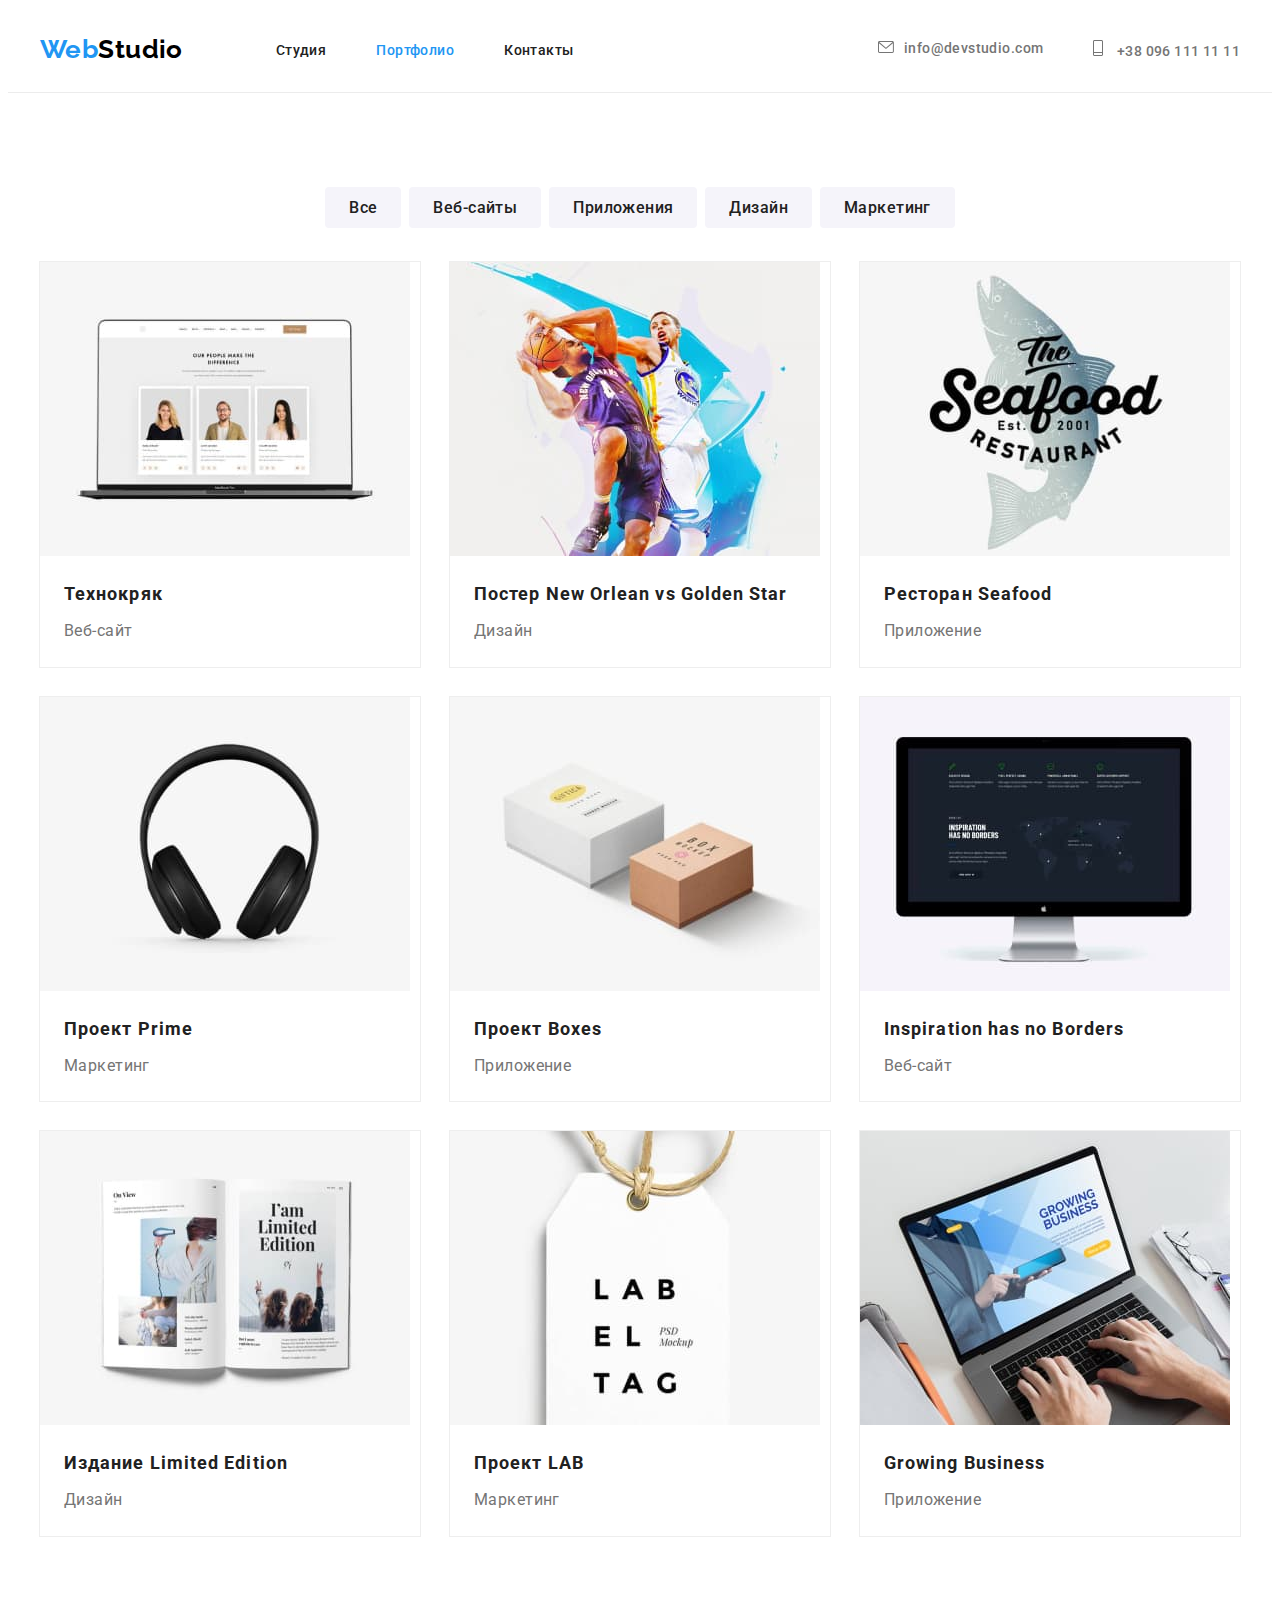
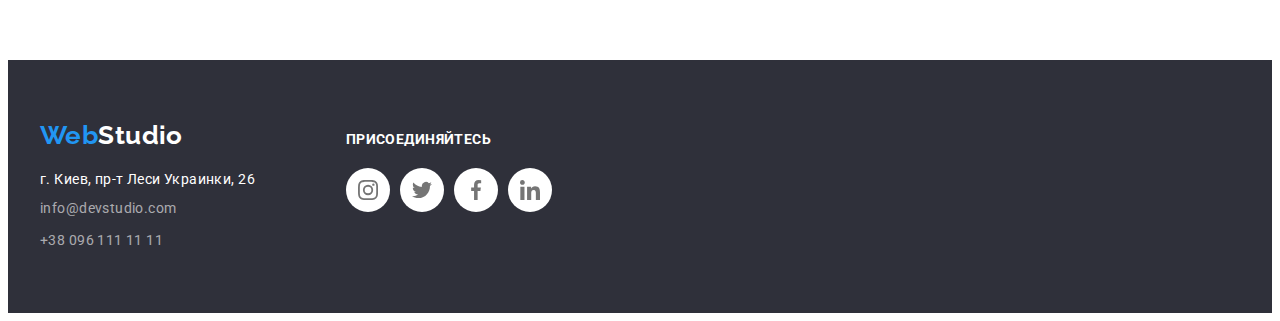
==== portfolio.html @ 6a9868cb "added styles to the page" ====
<!DOCTYPE html>
<html lang="ru">

<head>
  <meta charset="UTF-8">
  <meta name="viewport" content="width=device-width, initial-scale=1.0">
  <link rel="stylesheet" href="https://cdnjs.cloudflare.com/ajax/libs/modern-normalize/1.0.0/modern-normalize.min.css"
    integrity="sha512-ISS7cAi1PEhQ8jnbJpJZMd29NlhNj4AWYyLOSp2CE/CsHxTCu+r+t0D2yoJudVrd0/8fTVPUVDzY5Tvli75u/g=="
    crossorigin="anonymous" />
  <link rel="preconnect" href="https://fonts.gstatic.com">
  <link href="https://fonts.googleapis.com/css2?family=Raleway:wght@700&family=Roboto:wght@400;500;700;900&display=swap"
    rel="stylesheet">
  <link rel="stylesheet" href="./css/style.css">

  <title>Portfolio</title>
</head>

<body>
  <header>
    <div class="container">
      <div class="wrapper">
        <nav class="menu">
          <a href="./index.html" class="logo link logo-blue link-logo" lang="en">Web<span
              class="logo-black">Studio</span></a>
          <ul class="list list-flex">
            <li><a href="./index.html" class="link menu-nav link-nav">Студия</a></li>
            <li><a href="./portfolio.html" class=" current link link-nav">Портфолио</a></li>
            <li><a href="./" class="menu-nav link link-nav">Контакты</a></li>
          </ul>
        </nav>
        <ul class="list list-flex">
          <li>
            <a href="mailto:info@devstudio.com" class="menu-contact  link link-nav">
              <svg class="menu-icons" width="16" height="12">
                <use href="./images/symbol-defs.svg#icon-envelope"></use>
              </svg>info@devstudio.com</a>
          </li>
          <li>
            <a href="tel:+380961111111" class="menu-contact link link-nav">
              <svg class="menu-icons" width="10" height="16">
                <use href="./images/symbol-defs.svg#icon-tel"></use>
              </svg>
              +38 096 111 11 11</a>
          </li>
        </ul>
      </div>
    </div>
  </header>
  <main>
    <section class="navigation-projects">
      <div class="container">
        <h1 class="section-title visually-hidden">Проекты</h1>
        <ul class="list projects-filter">
          <li class="projects-list">
            <button type="button" class="buttons current hero-button">Все</button>
          </li>
          <li class="projects-list">
            <button type="button" class="buttons hero-button">Веб-сайты</button>
          </li>
          <li class="projects-list">
            <button type="button" class="buttons hero-button">Приложения</button>
          </li>
          <li class="projects-list">
            <button type="button" class="buttons hero-button">Дизайн</button>
          </li>
          <li class="projects-list">
            <button type="button" class="buttons hero-button">Маркетинг</button>
          </li>
        </ul>
        <ul class="list portfolio-items">
          <li class="portfolio-element">
            <a href="#" class="link">
              <img src="./images/image_portfolio/img-01.jpg" alt="Технокряк" width="370" height="294">
              <div class="portfolio-cards">
                <h2 class="section-title portfolio-title">Технокряк</h2>
                <p class="portfolio-text">Веб-сайт</p>
              </div>
            </a>
          </li>
          <li class="portfolio-element">
            <a href="#" class="link">
              <img src="./images/image_portfolio/img-02.jpg" alt="Постер New Orlean vs Golden Star" width="370"
                height="294">
              <div class="portfolio-cards">
                <h2 class="section-title portfolio-title">Постер New Orlean vs Golden Star</h2>
                <p class="portfolio-text">Дизайн</p>
              </div>
            </a>
          </li>
          <li class="portfolio-element">
            <a href="#" class="link">
              <img src="images/image_portfolio/img-03.jpg" alt="Ресторан Seafood" width="370" height="294">
              <div class="portfolio-cards">
                <h2 class="section-title portfolio-title">Ресторан Seafood</h2>
                <p class="portfolio-text">Приложение</p>
              </div>
            </a>
          </li>
          <li class="portfolio-element">
            <a href="#" class="link">
              <img src="./images/image_portfolio/img-04.jpg" alt="Проект Prime" width="370" height="294">
              <div class="portfolio-cards">
                <h2 class="section-title portfolio-title">Проект Prime</h2>
                <p class="portfolio-text">Маркетинг</p>
              </div>
            </a>
          </li>
          <li class="portfolio-element">
            <a href="#" class="link">
              <img src="./images/image_portfolio/img-05.jpg" alt="Проект Boxes" width="370" height="294">
              <div class="portfolio-cards">
                <h2 class="section-title portfolio-title">Проект Boxes</h2>
                <p class="portfolio-text">Приложение</p>
              </div>
            </a>
          </li>
          <li class="portfolio-element">
            <a href="#" class="link">
              <img src="./images/image_portfolio/img-06.jpg" alt="Inspiration has no Borders" width="370" height="294">
              <div class="portfolio-cards">
                <h2 class="section-title portfolio-title">Inspiration has no Borders</h2>
                <p class="portfolio-text">Веб-сайт</p>
              </div>
            </a>
          </li>
          <li class="portfolio-element">
            <a href="#" class="link">
              <img src="./images/image_portfolio/img-07.jpg" alt="Издание Limited Edition" width="370" height="294">
              <div class="portfolio-cards">
                <h2 class="section-title portfolio-title">Издание Limited Edition</h2>
                <p class="portfolio-text">Дизайн</p>
              </div>
            </a>
          </li>
          <li class="portfolio-element">
            <a href="#" class="link">
              <img src="./images/image_portfolio/img-08.jpg" alt="Проект LAB" width="370" height="294">
              <div class="portfolio-cards">
                <h2 class="section-title portfolio-title">Проект LAB</h2>
                <p class="portfolio-text">Маркетинг</p>
              </div>
            </a>
          </li>
          <li class="portfolio-element">
            <a href="#" class="link">
              <img src="./images/image_portfolio/img-09.jpg" alt="Growing Business" width="370" height="294">
              <div class="portfolio-cards">
                <h2 class="section-title portfolio-title">Growing Business</h2>
                <p class="portfolio-text">Приложение</p>
              </div>
            </a>
          </li>
        </ul>
      </div>
    </section>
  </main>
  <footer class="footer">
    <div class="container">
      <div class="footer-container">
        <div class="footer-wrapper">
          <a href="./index.html" class="logo link logo-white" lang="en"><span class="logo-blue">Web</span>Studio</a>
          <address>
            <ul class="contacts list">
              <li class="logo-white">
                <a href="https://goo.gl/maps/W82trj2CnV77fwGt9" target="_blank" class="link footer-list">
                  <span class="footer-address">г.
                    Киев, пр-т Леси Украинки, 26
                  </span>
                </a>
              </li>
              <li>
                <a href="mailto:info@devstudio.com" class="link footer-contacts footer-list">info@devstudio.com</a>
              </li>
              <li>
                <a href="tel:+380961111111" class="link footer-contacts">+38 096 111 11 11</a>
              </li>
            </ul>
          </address>
        </div>
        <div class="footer-social">
          <p class="footer-title">Присоединяйтесь</p>
          <ul class="social-list list">
            <li class="social-item">
              <a href="#" class="social-link">
                <svg class="social-icon">
                  <use href="./images/symbol-defs.svg#icon-instagram"></use>
                </svg>
              </a>
            </li>
            <li class="social-item">
              <a href="#" class="social-link">
                <svg class="social-icon">
                  <use href="./images/symbol-defs.svg#icon-twitter"></use>
                </svg>
              </a>
            </li>
            <li class="social-item">
              <a href="#" class="social-link">
                <svg class="social-icon">
                  <use href="./images/symbol-defs.svg#icon-facebook"></use>
                </svg>
              </a>
            </li>
            <li class="social-item">
              <a href="#" class="social-link">
                <svg class="social-icon">
                  <use href="./images/symbol-defs.svg#icon-linkedin"></use>
                </svg>
              </a>
            </li>
          </ul>
        </div>
      </div>
    </div>
  </footer>
</body>

</html>
---- css/style.css ----
:root{
  --primary-text-color: #212121;
  --nav-contact-color: #757575;
  --title-text-color: #000000;
  --accent-color: #2196F3;
  --title-color:  #FFFFFF;
  --background-accent-color: #2f303a;
  --team-background-color: #f5f4fa;  
  --footer-email-tel: rgba(255, 255, 255, 0.6);
  --header-border: #ececec;
  --portfolio-border: #eeeeee;
  --hero-gradient: rgba(47, 48, 58, 0.4);
  --team-social-icon: #afb1b8;
}
/*----------COMPONENTS----------*/
body{
  font-family: "Roboto", sans-serif;
  font-weight: 400;
  font-size: 14px;
  line-height: 1.2;
  letter-spacing: 0.03em;
  background-color: var(--title-color);
  color: var(--nav-contact-color);
}
a,
button {
  cursor: pointer;
}
address{
  font-style: normal;
}
header {
  border-bottom: 1px solid var(--header-border);
}
img{
  display: block;
}

.visually-hidden {
	position: absolute;
	clip: rect(1px 1px 1px 1px); /* IE6, IE7 */
	clip: rect(1px, 1px, 1px, 1px);
	padding:0;
	border:0;
	height: 1px; 
	width: 1px; 
	overflow: hidden;
}

.container {
  width: 1200px;
  padding-left: 15px;
  padding-right: 15px;
  text-align: center;
  margin-right: auto;
  margin-left: auto;
} 
.wrapper{
  display: flex;
  justify-content: space-between;
  align-items: center;
  text-align: left;
}

.list{
  list-style: none;
  margin: 0;
  padding: 0;
}
.link{
  text-decoration: none;
}
.section-title{
  font-weight: 700;
  color: var(--primary-text-color);
}

/*----------HEADER----------*/
.menu{
  font-weight: 500;
  display: flex;
  align-items: center;
}
.current{
  color: var(--accent-color);
}
.menu-nav{
  color: var(--primary-text-color);
}
.menu-contact{ color: var(--nav-contact-color); 
  font-weight: 500;
}

.logo{
  font-family: "Raleway", san-serif;
  font-weight: 700;
  font-size: 26px; 
  margin-right: 93px; 
}
.logo-blue{ color: var(--accent-color); }
.logo-black{ color: var(--title-text-color)}

.current,
.menu-nav:hover,
.menu-nav:focus,
.menu-contact:hover,
.menu-contact:focus,
.footer-contacts:hover,
.footer-contacts:focus {
  color: var(--accent-color);
}
.list-flex{
  display: flex;
}
.list-flex > li:not(:last-child){
  margin-right: 50px;
}
.link-nav {
  display: block;
  padding-top: 32px;
  padding-bottom: 32px;
}
.link-logo{
  padding: 24px 0px;
}
.menu-icons {
  fill: currentColor;
  color: inherit;
  margin-right: 10px;
}
/*----------HERO----------*/
.hero {
  text-align: center;  
  padding-top: 200px;
  padding-bottom: 200px;
  margin-left: auto;
  margin-right: auto;
  height: 600px;
  max-width: 1600px;
  background-image: linear-gradient( to right,
      rgba(47, 48, 58, 0.4),
      rgba(47, 48, 58, 0.4)),
    url(../images/image_studio/hero-bg.jpg);
  background-repeat: no-repeat;
  background-position: center;
  background-size: cover;
  outline: 1px solid var(--title-text-color);
  background-color: var(--background-accent-color);  
}
.hero-container{  
  max-width: 696px;
  margin-left: auto;
  margin-right: auto;
}
.hero-title,
.hero-button {
  letter-spacing: 0.06em;
  color: var(--title-color);
}

.hero-title {
  font-weight: 900;
  font-size: 44px;
  line-height: 1.4;
  text-transform: uppercase;
  margin-top: 0;
  margin-bottom: 30px;
  padding: 0;
}

.hero-button {
  font-family: inherit;
  font-weight: 700;
  font-size: 16px;
  line-height: 1.9;
  background-color: var(--accent-color);
  color: var(--title-color);  
  border-radius: 4px;  
  border-color: transparent;
}
.hero-btn{
  padding: 10px 32px;
  min-width: 200px;
}

/*----------ОСОБЕННОСТИ features----------*/
.list-title{
  text-transform: uppercase;
}
.list-text{
  line-height: 1.7;
}
.section-features{
  padding-top: 94px;
  padding-bottom: 94px;
}
.features-list{
  display: flex;
  text-align: left;
}
.features-list > li {
  width: calc((100% - (3 * 30px)) / 4);
}

.features-list > li:not(:last-child) {
  margin-right: 30px;
}

.features-icon {
  display: flex;
  align-items: center;
  justify-content: center;

  width: 100%;
  height: 120px;
  background-color: var(--team-background-color);
  border-radius: 4px;
  margin-bottom: 30px;
}

/*----------What are we doing----------*/
.title-size{
  font-size: 36px;
  padding-bottom: 50px;
  margin: 0;
}
.section-works{
  padding-bottom: 94px;
}
.list-works{
  display: flex;
}
.list-works > li:not(:last-child) {
  margin-right: 30px;
}
.list-foto {
  display: block;
}
/*----------SECTION TEAM----------*/
.team {
  padding-top: 94px;
  padding-bottom: 94px;
  background-color: var(--team-background-color);
}
.team-name,
.team-profession {
  font-size: 16px;
}
.team-profession{
  margin-top: 0;
  margin-bottom: 16px;
}
.team-name {
  font-weight: 500;
  color: var(--primary-text-color);
  margin-top: 0;
  margin-bottom: 10px;
}
.team-list{
  display: flex;
}
.cards{
  padding: 30px 32px;
}
.team-items {
  box-shadow: 0 1px 3px rgba(0, 0, 0, 0.12), 0 1px 1px rgba(0, 0, 0, 0.14),    0 2px 1px rgba(0, 0, 0, 0.2);
  border-radius: 0 0 4px 4px;
  background-color: var(--title-color);
}
.team-items:not(:last-child) {
  margin-right: 30px;
}
.team-foto{
  display: block;
}

.social-list {
  display: flex;
  justify-content: center;
}

.social-list {
  color: var(--team-social-icon);
}
.social-item {
  width: 44px;
  height: 44px;
}

.social-link {
  background-color: var(--title-color);
  fill: currentColor;
  color: inherit;
}

.social-link {
  display: flex;
  align-items: center;
  justify-content: center;
  border-radius: 50%;
  width: 100%;
  height: 100%;
  fill: currentColor;
  color: inherit;
}

.social-item:not(:last-child) {
  margin-right: 10px;
}

.social-icon {
  width: 20px;
  height: 20px;
}

.social-link:hover,
.social-link:focus,
.footer .social-link:hover,
.footer .social-link:focus {
  background-color: var(--accent-color);
  color: var(--title-color);
}
/*----------Our customers----------*/
.customers {
  padding-top: 94px;
  padding-bottom: 94px;
}

.customers-list {
  display: flex;
  color: var(--social-icon);
}

.customers-item {
  display: flex;
  justify-content: center;
  align-items: center;
  width: 170px;
  height: 90px;
}

.customers-item:not(:last-child) {
  margin-right: 30px;
}

.customers-link {
  display: flex;
  align-items: center;
  justify-content: center;

  color: inherit;
  width: 100%;
  height: 100%;
  border: 1px solid var(--social-icon);
  border-radius: 4px;
}

.client-icon {
  fill: currentColor;
}

.customers-link:hover,
.customers-link:focus {
  color: var(--accent-color);
  border-color: var(--accent-color);
  outline: none;
}

/*----------FOOTER----------*/
.footer {
  padding-top: 60px;
  padding-bottom: 60px;
  background-color: var(--background-accent-color);  
}
.footer-wrapper{
  margin-right: 70px;
  text-align: left;
}
.footer-container{
  display: flex;
  align-items: baseline;
}
.footer .logo {
  display: inline-block;
  margin-bottom: 20px;
}
.logo-white{
  color: var(--title-color);
}

.footer-address {
  color: var(--title-color);
}

.footer-contacts {
  line-height: 1.7;
  color: var(--footer-email-tel);
}
.footer-list{  
  display: inline-block;
  margin-bottom: 9px;
}

.footer-social {
  width: 206px;
}

.footer-title {
  margin-top: 0;
  margin-bottom: 20px;
  font-weight: 700;
  font-size: 14px;
  line-height: 1.14;
  letter-spacing: 0.03em;
  text-transform: uppercase;
  text-align: start;
  color: var(--title-color);
}

.footer .social-list {
  color: var(--hero-title-color);
}
/*----------Page Portfolio.html----------*/
.buttons {
  padding: 6px 22px;
  font-family: inherit;
  font-weight: 500;
  font-size: 16px;
  line-height: 1.6;
  letter-spacing: inherit;
  color: var(--primary-text-color);
  background-color: var(--team-background-color);
}

.buttons:focus,
.buttons:hover {
  box-shadow: 0px 3px 1px rgba(0, 0, 0, 0.1), 0px 1px 2px rgba(0, 0, 0, 0.08),
    0px 2px 2px rgba(0, 0, 0, 0.12);
  color: var(--title-color);
  background-color: var(--accent-color);
}

.portfolio-title {
  font-size: 18px;
  line-height: 2;
  letter-spacing: 0.06em;
  margin-bottom: 4px;
  margin-top: 0;
}

.portfolio-text {
  font-size: 16px;
  line-height: 1.9;
  color: var(--nav-contact-color);
  margin-top: 0;
  margin-bottom: 0;
}

.navigation-projects{
  padding-top: 94px;
  padding-bottom: 94px;
}
.projects-filter{
  display: flex;
  justify-content: center;
  margin-bottom: 34px;
}

.projects-list:not(:last-child) {
  margin-right: 8px;
}
.projects-list:hover,
.projects-list:focus {
  box-shadow: 0px 1px 1px rgba(0, 0, 0, 0.12), 0px 4px 4px rgba(0, 0, 0, 0.06), 1px 4px 6px rgba(0, 0, 0, 0.16);
}
.portfolio-items {
  display: flex;
  flex-wrap: wrap;
}
.portfolio-element {
  margin-right: 30px;
  margin-bottom: 30px;
  width: calc((100% - (2 * 30px)) / 3);
  outline: 1px solid var(--portfolio-border);
}
.portfolio-element > .link:hover,
.portfolio-element > .link:focus {
  box-shadow: 0px 1px 1px rgba(0, 0, 0, 0.12), 0px 4px 4px rgba(0, 0, 0, 0.06),
    1px 4px 6px rgba(0, 0, 0, 0.16);
}

.portfolio-element:nth-child(3n) {
  margin-right: 0;
}
.portfolio-cards{
  text-align: left;
  padding: 20px 24px;
}
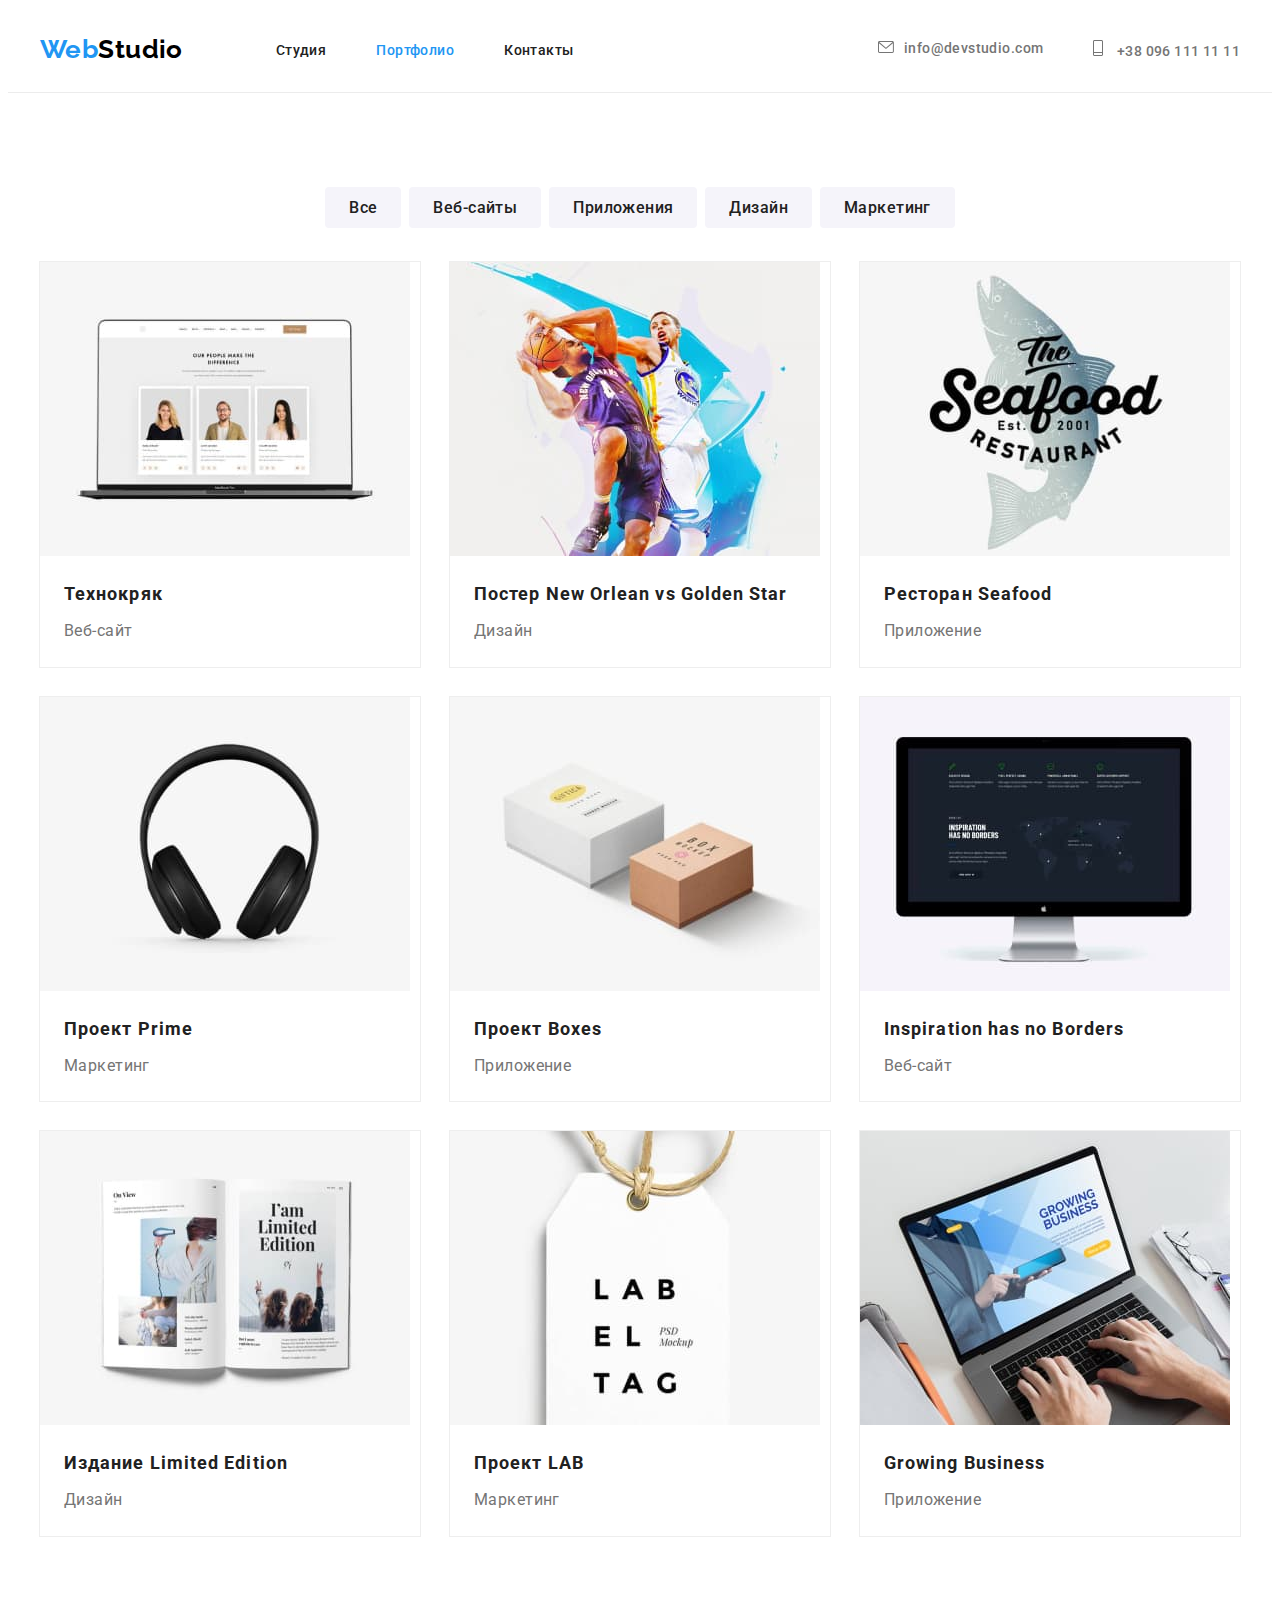
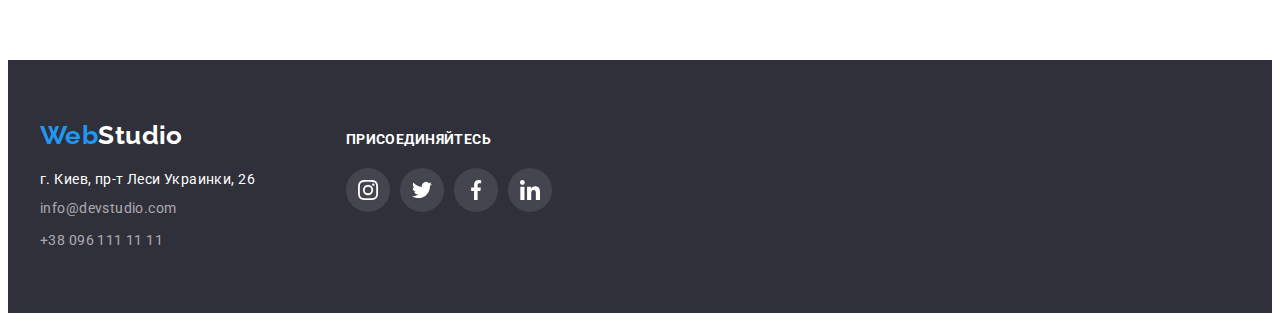
==== commit 378210f0: "correct" ====
--- a/portfolio.html
+++ b/portfolio.html
@@ -1,218 +1,274 @@
 <!DOCTYPE html>
 <html lang="ru">
+  <head>
+    <meta charset="UTF-8" />
+    <meta name="viewport" content="width=device-width, initial-scale=1.0" />
+    <link
+      rel="stylesheet"
+      href="https://cdnjs.cloudflare.com/ajax/libs/modern-normalize/1.0.0/modern-normalize.min.css"
+      integrity="sha512-ISS7cAi1PEhQ8jnbJpJZMd29NlhNj4AWYyLOSp2CE/CsHxTCu+r+t0D2yoJudVrd0/8fTVPUVDzY5Tvli75u/g=="
+      crossorigin="anonymous"
+    />
+    <link rel="preconnect" href="https://fonts.gstatic.com" />
+    <link
+      href="https://fonts.googleapis.com/css2?family=Raleway:wght@700&family=Roboto:wght@400;500;700;900&display=swap"
+      rel="stylesheet"
+    />
+    <link rel="stylesheet" href="./css/style.css" />
 
-<head>
-  <meta charset="UTF-8">
-  <meta name="viewport" content="width=device-width, initial-scale=1.0">
-  <link rel="stylesheet" href="https://cdnjs.cloudflare.com/ajax/libs/modern-normalize/1.0.0/modern-normalize.min.css"
-    integrity="sha512-ISS7cAi1PEhQ8jnbJpJZMd29NlhNj4AWYyLOSp2CE/CsHxTCu+r+t0D2yoJudVrd0/8fTVPUVDzY5Tvli75u/g=="
-    crossorigin="anonymous" />
-  <link rel="preconnect" href="https://fonts.gstatic.com">
-  <link href="https://fonts.googleapis.com/css2?family=Raleway:wght@700&family=Roboto:wght@400;500;700;900&display=swap"
-    rel="stylesheet">
-  <link rel="stylesheet" href="./css/style.css">
+    <title>Portfolio</title>
+  </head>
 
-  <title>Portfolio</title>
-</head>
-
-<body>
-  <header>
-    <div class="container">
-      <div class="wrapper">
-        <nav class="menu">
-          <a href="./index.html" class="logo link logo-blue link-logo" lang="en">Web<span
-              class="logo-black">Studio</span></a>
+  <body>
+    <header>
+      <div class="container">
+        <div class="wrapper">
+          <nav class="menu">
+            <a href="./index.html" class="logo link logo-blue link-logo" lang="en"
+              >Web<span class="logo-black">Studio</span></a
+            >
+            <ul class="list list-flex">
+              <li><a href="./index.html" class="link menu-nav link-nav">Студия</a></li>
+              <li><a href="./portfolio.html" class="current link link-nav">Портфолио</a></li>
+              <li><a href="./" class="menu-nav link link-nav">Контакты</a></li>
+            </ul>
+          </nav>
           <ul class="list list-flex">
-            <li><a href="./index.html" class="link menu-nav link-nav">Студия</a></li>
-            <li><a href="./portfolio.html" class=" current link link-nav">Портфолио</a></li>
-            <li><a href="./" class="menu-nav link link-nav">Контакты</a></li>
-          </ul>
-        </nav>
-        <ul class="list list-flex">
-          <li>
-            <a href="mailto:info@devstudio.com" class="menu-contact  link link-nav">
-              <svg class="menu-icons" width="16" height="12">
-                <use href="./images/symbol-defs.svg#icon-envelope"></use>
-              </svg>info@devstudio.com</a>
-          </li>
-          <li>
-            <a href="tel:+380961111111" class="menu-contact link link-nav">
-              <svg class="menu-icons" width="10" height="16">
-                <use href="./images/symbol-defs.svg#icon-tel"></use>
-              </svg>
-              +38 096 111 11 11</a>
-          </li>
-        </ul>
-      </div>
-    </div>
-  </header>
-  <main>
-    <section class="navigation-projects">
-      <div class="container">
-        <h1 class="section-title visually-hidden">Проекты</h1>
-        <ul class="list projects-filter">
-          <li class="projects-list">
-            <button type="button" class="buttons current hero-button">Все</button>
-          </li>
-          <li class="projects-list">
-            <button type="button" class="buttons hero-button">Веб-сайты</button>
-          </li>
-          <li class="projects-list">
-            <button type="button" class="buttons hero-button">Приложения</button>
-          </li>
-          <li class="projects-list">
-            <button type="button" class="buttons hero-button">Дизайн</button>
-          </li>
-          <li class="projects-list">
-            <button type="button" class="buttons hero-button">Маркетинг</button>
-          </li>
-        </ul>
-        <ul class="list portfolio-items">
-          <li class="portfolio-element">
-            <a href="#" class="link">
-              <img src="./images/image_portfolio/img-01.jpg" alt="Технокряк" width="370" height="294">
-              <div class="portfolio-cards">
-                <h2 class="section-title portfolio-title">Технокряк</h2>
-                <p class="portfolio-text">Веб-сайт</p>
-              </div>
-            </a>
-          </li>
-          <li class="portfolio-element">
-            <a href="#" class="link">
-              <img src="./images/image_portfolio/img-02.jpg" alt="Постер New Orlean vs Golden Star" width="370"
-                height="294">
-              <div class="portfolio-cards">
-                <h2 class="section-title portfolio-title">Постер New Orlean vs Golden Star</h2>
-                <p class="portfolio-text">Дизайн</p>
-              </div>
-            </a>
-          </li>
-          <li class="portfolio-element">
-            <a href="#" class="link">
-              <img src="images/image_portfolio/img-03.jpg" alt="Ресторан Seafood" width="370" height="294">
-              <div class="portfolio-cards">
-                <h2 class="section-title portfolio-title">Ресторан Seafood</h2>
-                <p class="portfolio-text">Приложение</p>
-              </div>
-            </a>
-          </li>
-          <li class="portfolio-element">
-            <a href="#" class="link">
-              <img src="./images/image_portfolio/img-04.jpg" alt="Проект Prime" width="370" height="294">
-              <div class="portfolio-cards">
-                <h2 class="section-title portfolio-title">Проект Prime</h2>
-                <p class="portfolio-text">Маркетинг</p>
-              </div>
-            </a>
-          </li>
-          <li class="portfolio-element">
-            <a href="#" class="link">
-              <img src="./images/image_portfolio/img-05.jpg" alt="Проект Boxes" width="370" height="294">
-              <div class="portfolio-cards">
-                <h2 class="section-title portfolio-title">Проект Boxes</h2>
-                <p class="portfolio-text">Приложение</p>
-              </div>
-            </a>
-          </li>
-          <li class="portfolio-element">
-            <a href="#" class="link">
-              <img src="./images/image_portfolio/img-06.jpg" alt="Inspiration has no Borders" width="370" height="294">
-              <div class="portfolio-cards">
-                <h2 class="section-title portfolio-title">Inspiration has no Borders</h2>
-                <p class="portfolio-text">Веб-сайт</p>
-              </div>
-            </a>
-          </li>
-          <li class="portfolio-element">
-            <a href="#" class="link">
-              <img src="./images/image_portfolio/img-07.jpg" alt="Издание Limited Edition" width="370" height="294">
-              <div class="portfolio-cards">
-                <h2 class="section-title portfolio-title">Издание Limited Edition</h2>
-                <p class="portfolio-text">Дизайн</p>
-              </div>
-            </a>
-          </li>
-          <li class="portfolio-element">
-            <a href="#" class="link">
-              <img src="./images/image_portfolio/img-08.jpg" alt="Проект LAB" width="370" height="294">
-              <div class="portfolio-cards">
-                <h2 class="section-title portfolio-title">Проект LAB</h2>
-                <p class="portfolio-text">Маркетинг</p>
-              </div>
-            </a>
-          </li>
-          <li class="portfolio-element">
-            <a href="#" class="link">
-              <img src="./images/image_portfolio/img-09.jpg" alt="Growing Business" width="370" height="294">
-              <div class="portfolio-cards">
-                <h2 class="section-title portfolio-title">Growing Business</h2>
-                <p class="portfolio-text">Приложение</p>
-              </div>
-            </a>
-          </li>
-        </ul>
-      </div>
-    </section>
-  </main>
-  <footer class="footer">
-    <div class="container">
-      <div class="footer-container">
-        <div class="footer-wrapper">
-          <a href="./index.html" class="logo link logo-white" lang="en"><span class="logo-blue">Web</span>Studio</a>
-          <address>
-            <ul class="contacts list">
-              <li class="logo-white">
-                <a href="https://goo.gl/maps/W82trj2CnV77fwGt9" target="_blank" class="link footer-list">
-                  <span class="footer-address">г.
-                    Киев, пр-т Леси Украинки, 26
-                  </span>
-                </a>
-              </li>
-              <li>
-                <a href="mailto:info@devstudio.com" class="link footer-contacts footer-list">info@devstudio.com</a>
-              </li>
-              <li>
-                <a href="tel:+380961111111" class="link footer-contacts">+38 096 111 11 11</a>
-              </li>
-            </ul>
-          </address>
-        </div>
-        <div class="footer-social">
-          <p class="footer-title">Присоединяйтесь</p>
-          <ul class="social-list list">
-            <li class="social-item">
-              <a href="#" class="social-link">
-                <svg class="social-icon">
-                  <use href="./images/symbol-defs.svg#icon-instagram"></use>
+            <li>
+              <a href="mailto:info@devstudio.com" class="menu-contact link link-nav">
+                <svg class="menu-icons" width="16" height="12">
+                  <use href="./images/symbol-defs.svg#icon-envelope"></use></svg
+                >info@devstudio.com</a
+              >
+            </li>
+            <li>
+              <a href="tel:+380961111111" class="menu-contact link link-nav">
+                <svg class="menu-icons" width="10" height="16">
+                  <use href="./images/symbol-defs.svg#icon-tel"></use>
                 </svg>
-              </a>
-            </li>
-            <li class="social-item">
-              <a href="#" class="social-link">
-                <svg class="social-icon">
-                  <use href="./images/symbol-defs.svg#icon-twitter"></use>
-                </svg>
-              </a>
-            </li>
-            <li class="social-item">
-              <a href="#" class="social-link">
-                <svg class="social-icon">
-                  <use href="./images/symbol-defs.svg#icon-facebook"></use>
-                </svg>
-              </a>
-            </li>
-            <li class="social-item">
-              <a href="#" class="social-link">
-                <svg class="social-icon">
-                  <use href="./images/symbol-defs.svg#icon-linkedin"></use>
-                </svg>
-              </a>
+                +38 096 111 11 11</a
+              >
             </li>
           </ul>
         </div>
       </div>
-    </div>
-  </footer>
-</body>
-
-</html>+    </header>
+    <main>
+      <section class="navigation-projects">
+        <div class="container">
+          <h1 class="section-title visually-hidden">Проекты</h1>
+          <ul class="list projects-filter">
+            <li class="projects-list">
+              <button type="button" class="buttons current hero-button">Все</button>
+            </li>
+            <li class="projects-list">
+              <button type="button" class="buttons hero-button">Веб-сайты</button>
+            </li>
+            <li class="projects-list">
+              <button type="button" class="buttons hero-button">Приложения</button>
+            </li>
+            <li class="projects-list">
+              <button type="button" class="buttons hero-button">Дизайн</button>
+            </li>
+            <li class="projects-list">
+              <button type="button" class="buttons hero-button">Маркетинг</button>
+            </li>
+          </ul>
+          <ul class="list portfolio-items">
+            <li class="portfolio-element">
+              <a href="#" class="link">
+                <img
+                  src="./images/image_portfolio/img-01.jpg"
+                  alt="Технокряк"
+                  width="370"
+                  height="294"
+                />
+                <div class="portfolio-cards">
+                  <h2 class="section-title portfolio-title">Технокряк</h2>
+                  <p class="portfolio-text">Веб-сайт</p>
+                </div>
+              </a>
+            </li>
+            <li class="portfolio-element">
+              <a href="#" class="link">
+                <img
+                  src="./images/image_portfolio/img-02.jpg"
+                  alt="Постер New Orlean vs Golden Star"
+                  width="370"
+                  height="294"
+                />
+                <div class="portfolio-cards">
+                  <h2 class="section-title portfolio-title">Постер New Orlean vs Golden Star</h2>
+                  <p class="portfolio-text">Дизайн</p>
+                </div>
+              </a>
+            </li>
+            <li class="portfolio-element">
+              <a href="#" class="link">
+                <img
+                  src="images/image_portfolio/img-03.jpg"
+                  alt="Ресторан Seafood"
+                  width="370"
+                  height="294"
+                />
+                <div class="portfolio-cards">
+                  <h2 class="section-title portfolio-title">Ресторан Seafood</h2>
+                  <p class="portfolio-text">Приложение</p>
+                </div>
+              </a>
+            </li>
+            <li class="portfolio-element">
+              <a href="#" class="link">
+                <img
+                  src="./images/image_portfolio/img-04.jpg"
+                  alt="Проект Prime"
+                  width="370"
+                  height="294"
+                />
+                <div class="portfolio-cards">
+                  <h2 class="section-title portfolio-title">Проект Prime</h2>
+                  <p class="portfolio-text">Маркетинг</p>
+                </div>
+              </a>
+            </li>
+            <li class="portfolio-element">
+              <a href="#" class="link">
+                <img
+                  src="./images/image_portfolio/img-05.jpg"
+                  alt="Проект Boxes"
+                  width="370"
+                  height="294"
+                />
+                <div class="portfolio-cards">
+                  <h2 class="section-title portfolio-title">Проект Boxes</h2>
+                  <p class="portfolio-text">Приложение</p>
+                </div>
+              </a>
+            </li>
+            <li class="portfolio-element">
+              <a href="#" class="link">
+                <img
+                  src="./images/image_portfolio/img-06.jpg"
+                  alt="Inspiration has no Borders"
+                  width="370"
+                  height="294"
+                />
+                <div class="portfolio-cards">
+                  <h2 class="section-title portfolio-title">Inspiration has no Borders</h2>
+                  <p class="portfolio-text">Веб-сайт</p>
+                </div>
+              </a>
+            </li>
+            <li class="portfolio-element">
+              <a href="#" class="link">
+                <img
+                  src="./images/image_portfolio/img-07.jpg"
+                  alt="Издание Limited Edition"
+                  width="370"
+                  height="294"
+                />
+                <div class="portfolio-cards">
+                  <h2 class="section-title portfolio-title">Издание Limited Edition</h2>
+                  <p class="portfolio-text">Дизайн</p>
+                </div>
+              </a>
+            </li>
+            <li class="portfolio-element">
+              <a href="#" class="link">
+                <img
+                  src="./images/image_portfolio/img-08.jpg"
+                  alt="Проект LAB"
+                  width="370"
+                  height="294"
+                />
+                <div class="portfolio-cards">
+                  <h2 class="section-title portfolio-title">Проект LAB</h2>
+                  <p class="portfolio-text">Маркетинг</p>
+                </div>
+              </a>
+            </li>
+            <li class="portfolio-element">
+              <a href="#" class="link">
+                <img
+                  src="./images/image_portfolio/img-09.jpg"
+                  alt="Growing Business"
+                  width="370"
+                  height="294"
+                />
+                <div class="portfolio-cards">
+                  <h2 class="section-title portfolio-title">Growing Business</h2>
+                  <p class="portfolio-text">Приложение</p>
+                </div>
+              </a>
+            </li>
+          </ul>
+        </div>
+      </section>
+    </main>
+    <footer class="footer">
+      <div class="container">
+        <div class="footer-container">
+          <div class="footer-wrapper">
+            <a href="./index.html" class="logo link logo-white" lang="en"
+              ><span class="logo-blue">Web</span>Studio</a
+            >
+            <address>
+              <ul class="contacts list">
+                <li class="logo-white">
+                  <a
+                    href="https://goo.gl/maps/W82trj2CnV77fwGt9"
+                    target="_blank"
+                    class="link footer-list"
+                  >
+                    <span class="footer-address">г. Киев, пр-т Леси Украинки, 26 </span>
+                  </a>
+                </li>
+                <li>
+                  <a href="mailto:info@devstudio.com" class="link footer-contacts footer-list"
+                    >info@devstudio.com</a
+                  >
+                </li>
+                <li>
+                  <a href="tel:+380961111111" class="link footer-contacts">+38 096 111 11 11</a>
+                </li>
+              </ul>
+            </address>
+          </div>
+          <div class="footer-social">
+            <p class="footer-title">Присоединяйтесь</p>
+            <ul class="social-list list">
+              <li class="social-item">
+                <a href="#" class="social-link social-list-item">
+                  <svg class="social-icon">
+                    <use href="./images/symbol-defs.svg#icon-instagram"></use>
+                  </svg>
+                </a>
+              </li>
+              <li class="social-item">
+                <a href="#" class="social-link social-list-item">
+                  <svg class="social-icon">
+                    <use href="./images/symbol-defs.svg#icon-twitter"></use>
+                  </svg>
+                </a>
+              </li>
+              <li class="social-item">
+                <a href="#" class="social-link social-list-item">
+                  <svg class="social-icon">
+                    <use href="./images/symbol-defs.svg#icon-facebook"></use>
+                  </svg>
+                </a>
+              </li>
+              <li class="social-item">
+                <a href="#" class="social-link social-list-item">
+                  <svg class="social-icon">
+                    <use href="./images/symbol-defs.svg#icon-linkedin"></use>
+                  </svg>
+                </a>
+              </li>
+            </ul>
+          </div>
+        </div>
+      </div>
+    </footer>
+  </body>
+</html>
--- a/css/style.css
+++ b/css/style.css
@@ -1,19 +1,20 @@
-:root{
+:root {
   --primary-text-color: #212121;
   --nav-contact-color: #757575;
   --title-text-color: #000000;
-  --accent-color: #2196F3;
-  --title-color:  #FFFFFF;
+  --accent-color: #2196f3;
+  --title-color: #ffffff;
   --background-accent-color: #2f303a;
-  --team-background-color: #f5f4fa;  
+  --team-background-color: #f5f4fa;
   --footer-email-tel: rgba(255, 255, 255, 0.6);
+  --footer-social-link: rgba(255, 255, 255, 0.1);
   --header-border: #ececec;
   --portfolio-border: #eeeeee;
   --hero-gradient: rgba(47, 48, 58, 0.4);
   --team-social-icon: #afb1b8;
 }
 /*----------COMPONENTS----------*/
-body{
+body {
   font-family: "Roboto", sans-serif;
   font-weight: 400;
   font-size: 14px;
@@ -26,25 +27,25 @@
 button {
   cursor: pointer;
 }
-address{
+address {
   font-style: normal;
 }
 header {
   border-bottom: 1px solid var(--header-border);
 }
-img{
+img {
   display: block;
 }
 
 .visually-hidden {
-	position: absolute;
-	clip: rect(1px 1px 1px 1px); /* IE6, IE7 */
-	clip: rect(1px, 1px, 1px, 1px);
-	padding:0;
-	border:0;
-	height: 1px; 
-	width: 1px; 
-	overflow: hidden;
+  position: absolute;
+  clip: rect(1px 1px 1px 1px); /* IE6, IE7 */
+  clip: rect(1px, 1px, 1px, 1px);
+  padding: 0;
+  border: 0;
+  height: 1px;
+  width: 1px;
+  overflow: hidden;
 }
 
 .container {
@@ -54,51 +55,56 @@
   text-align: center;
   margin-right: auto;
   margin-left: auto;
-} 
-.wrapper{
+}
+.wrapper {
   display: flex;
   justify-content: space-between;
   align-items: center;
   text-align: left;
 }
 
-.list{
+.list {
   list-style: none;
   margin: 0;
   padding: 0;
 }
-.link{
+.link {
   text-decoration: none;
 }
-.section-title{
+.section-title {
   font-weight: 700;
   color: var(--primary-text-color);
 }
 
 /*----------HEADER----------*/
-.menu{
+.menu {
   font-weight: 500;
   display: flex;
   align-items: center;
 }
-.current{
+.current {
   color: var(--accent-color);
 }
-.menu-nav{
+.menu-nav {
   color: var(--primary-text-color);
 }
-.menu-contact{ color: var(--nav-contact-color); 
+.menu-contact {
+  color: var(--nav-contact-color);
   font-weight: 500;
 }
 
-.logo{
+.logo {
   font-family: "Raleway", san-serif;
   font-weight: 700;
-  font-size: 26px; 
-  margin-right: 93px; 
-}
-.logo-blue{ color: var(--accent-color); }
-.logo-black{ color: var(--title-text-color)}
+  font-size: 26px;
+  margin-right: 93px;
+}
+.logo-blue {
+  color: var(--accent-color);
+}
+.logo-black {
+  color: var(--title-text-color);
+}
 
 .current,
 .menu-nav:hover,
@@ -109,10 +115,10 @@
 .footer-contacts:focus {
   color: var(--accent-color);
 }
-.list-flex{
-  display: flex;
-}
-.list-flex > li:not(:last-child){
+.list-flex {
+  display: flex;
+}
+.list-flex > li:not(:last-child) {
   margin-right: 50px;
 }
 .link-nav {
@@ -120,7 +126,7 @@
   padding-top: 32px;
   padding-bottom: 32px;
 }
-.link-logo{
+.link-logo {
   padding: 24px 0px;
 }
 .menu-icons {
@@ -130,24 +136,22 @@
 }
 /*----------HERO----------*/
 .hero {
-  text-align: center;  
+  text-align: center;
   padding-top: 200px;
   padding-bottom: 200px;
   margin-left: auto;
   margin-right: auto;
   height: 600px;
   max-width: 1600px;
-  background-image: linear-gradient( to right,
-      rgba(47, 48, 58, 0.4),
-      rgba(47, 48, 58, 0.4)),
+  background-image: linear-gradient(to right, rgba(47, 48, 58, 0.4), rgba(47, 48, 58, 0.4)),
     url(../images/image_studio/hero-bg.jpg);
   background-repeat: no-repeat;
   background-position: center;
   background-size: cover;
   outline: 1px solid var(--title-text-color);
-  background-color: var(--background-accent-color);  
-}
-.hero-container{  
+  background-color: var(--background-accent-color);
+}
+.hero-container {
   max-width: 696px;
   margin-left: auto;
   margin-right: auto;
@@ -174,27 +178,27 @@
   font-size: 16px;
   line-height: 1.9;
   background-color: var(--accent-color);
-  color: var(--title-color);  
-  border-radius: 4px;  
+  color: var(--title-color);
+  border-radius: 4px;
   border-color: transparent;
 }
-.hero-btn{
+.hero-btn {
   padding: 10px 32px;
   min-width: 200px;
 }
 
 /*----------ОСОБЕННОСТИ features----------*/
-.list-title{
+.list-title {
   text-transform: uppercase;
 }
-.list-text{
+.list-text {
   line-height: 1.7;
 }
-.section-features{
+.section-features {
   padding-top: 94px;
   padding-bottom: 94px;
 }
-.features-list{
+.features-list {
   display: flex;
   text-align: left;
 }
@@ -219,15 +223,15 @@
 }
 
 /*----------What are we doing----------*/
-.title-size{
+.title-size {
   font-size: 36px;
   padding-bottom: 50px;
   margin: 0;
 }
-.section-works{
+.section-works {
   padding-bottom: 94px;
 }
-.list-works{
+.list-works {
   display: flex;
 }
 .list-works > li:not(:last-child) {
@@ -246,7 +250,7 @@
 .team-profession {
   font-size: 16px;
 }
-.team-profession{
+.team-profession {
   margin-top: 0;
   margin-bottom: 16px;
 }
@@ -256,21 +260,22 @@
   margin-top: 0;
   margin-bottom: 10px;
 }
-.team-list{
-  display: flex;
-}
-.cards{
+.team-list {
+  display: flex;
+}
+.cards {
   padding: 30px 32px;
 }
 .team-items {
-  box-shadow: 0 1px 3px rgba(0, 0, 0, 0.12), 0 1px 1px rgba(0, 0, 0, 0.14),    0 2px 1px rgba(0, 0, 0, 0.2);
+  box-shadow: 0 1px 3px rgba(0, 0, 0, 0.12), 0 1px 1px rgba(0, 0, 0, 0.14),
+    0 2px 1px rgba(0, 0, 0, 0.2);
   border-radius: 0 0 4px 4px;
   background-color: var(--title-color);
 }
 .team-items:not(:last-child) {
   margin-right: 30px;
 }
-.team-foto{
+.team-foto {
   display: block;
 }
 
@@ -328,7 +333,7 @@
 
 .customers-list {
   display: flex;
-  color: var(--social-icon);
+  color: var(--team-social-icon);
 }
 
 .customers-item {
@@ -351,7 +356,7 @@
   color: inherit;
   width: 100%;
   height: 100%;
-  border: 1px solid var(--social-icon);
+  border: 1px solid var(--team-social-icon);
   border-radius: 4px;
 }
 
@@ -370,13 +375,13 @@
 .footer {
   padding-top: 60px;
   padding-bottom: 60px;
-  background-color: var(--background-accent-color);  
-}
-.footer-wrapper{
+  background-color: var(--background-accent-color);
+}
+.footer-wrapper {
   margin-right: 70px;
   text-align: left;
 }
-.footer-container{
+.footer-container {
   display: flex;
   align-items: baseline;
 }
@@ -384,7 +389,7 @@
   display: inline-block;
   margin-bottom: 20px;
 }
-.logo-white{
+.logo-white {
   color: var(--title-color);
 }
 
@@ -396,7 +401,7 @@
   line-height: 1.7;
   color: var(--footer-email-tel);
 }
-.footer-list{  
+.footer-list {
   display: inline-block;
   margin-bottom: 9px;
 }
@@ -417,8 +422,12 @@
   color: var(--title-color);
 }
 
-.footer .social-list {
-  color: var(--hero-title-color);
+.social-list .social-list-item {
+  color: var(--title-color);
+}
+
+.social-list .social-list-item {
+  background-color: var(--footer-social-link);
 }
 /*----------Page Portfolio.html----------*/
 .buttons {
@@ -456,11 +465,11 @@
   margin-bottom: 0;
 }
 
-.navigation-projects{
+.navigation-projects {
   padding-top: 94px;
   padding-bottom: 94px;
 }
-.projects-filter{
+.projects-filter {
   display: flex;
   justify-content: center;
   margin-bottom: 34px;
@@ -471,7 +480,8 @@
 }
 .projects-list:hover,
 .projects-list:focus {
-  box-shadow: 0px 1px 1px rgba(0, 0, 0, 0.12), 0px 4px 4px rgba(0, 0, 0, 0.06), 1px 4px 6px rgba(0, 0, 0, 0.16);
+  box-shadow: 0px 1px 1px rgba(0, 0, 0, 0.12), 0px 4px 4px rgba(0, 0, 0, 0.06),
+    1px 4px 6px rgba(0, 0, 0, 0.16);
 }
 .portfolio-items {
   display: flex;
@@ -489,10 +499,15 @@
     1px 4px 6px rgba(0, 0, 0, 0.16);
 }
 
+.portfolio-element > .link,
+.portfolio-element img {
+  display: block;
+}
+
 .portfolio-element:nth-child(3n) {
   margin-right: 0;
 }
-.portfolio-cards{
+.portfolio-cards {
   text-align: left;
   padding: 20px 24px;
-}+}
